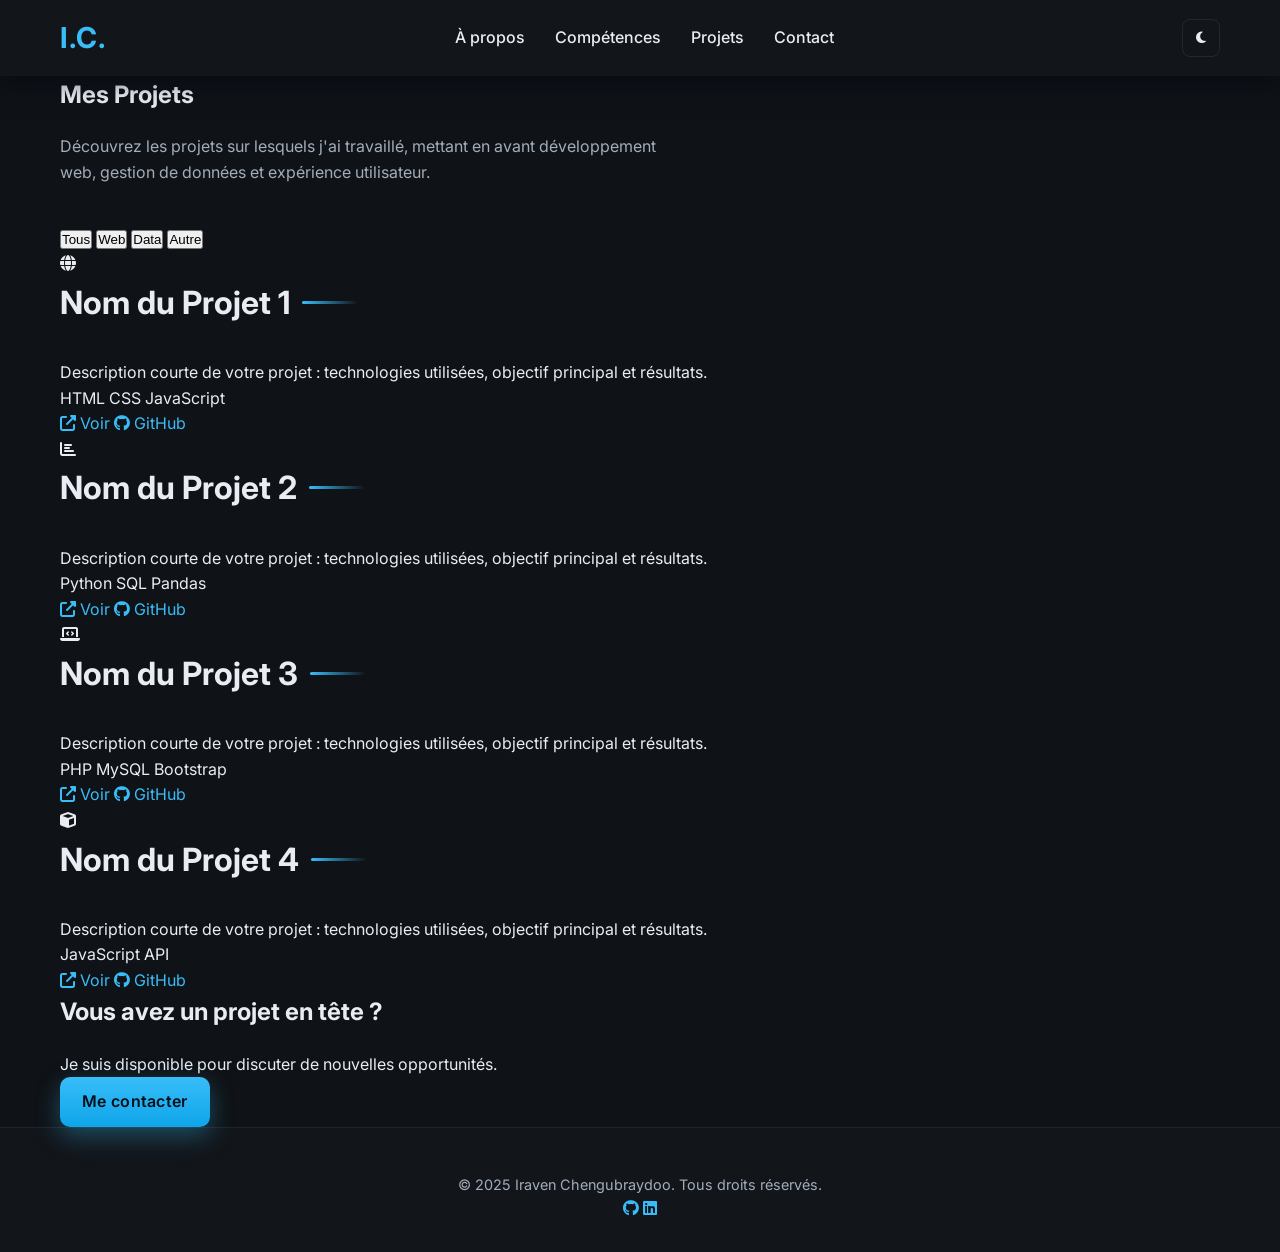
==== projects.html @ 700e2fc8 "Nouveau portfolio 2025" ====
<!DOCTYPE html>
<html lang="fr">
<head>
    <meta charset="UTF-8">
    <meta name="viewport" content="width=device-width, initial-scale=1.0">
    <title>Projets • Portfolio Iraven Chengubraydoo</title>
    <link rel="stylesheet" href="style.css">
    <link rel="preconnect" href="https://fonts.googleapis.com">
    <link rel="preconnect" href="https://fonts.gstatic.com" crossorigin>
    <link href="https://fonts.googleapis.com/css2?family=Inter:wght@400;500;600;700&display=swap" rel="stylesheet">
    <link rel="stylesheet" href="https://cdnjs.cloudflare.com/ajax/libs/font-awesome/6.5.0/css/all.min.css">
</head>
<body>
    <header>
        <div class="container">
            <nav>
                <a href="index.html" class="logo" aria-label="Vers l'accueil">I.C.</a>
                <ul class="nav-links">
                    <li><a href="index.html#about">À propos</a></li>
                    <li><a href="index.html#skills">Compétences</a></li>
                    <li><a href="projects.html" class="active">Projets</a></li>
                    <li><a href="index.html#contact">Contact</a></li>
                </ul>
                <button class="theme-toggle" aria-label="Basculer le thème"><i class="fas fa-moon"></i></button>
            </nav>
        </div>
    </header>

    <main>
        <!-- Hero Section -->
        <section class="container hero-projects">
            <div class="hero-content">
                <h1>Mes Projets</h1>
                <p class="tagline">
                    Découvrez les projets sur lesquels j'ai travaillé, mettant en avant développement web, 
                    gestion de données et expérience utilisateur.
                </p>
            </div>
        </section>

        <!-- Filtres -->
        <section class="container filters-section">
            <div class="filters">
                <button class="filter-btn active" data-filter="all">Tous</button>
                <button class="filter-btn" data-filter="web">Web</button>
                <button class="filter-btn" data-filter="data">Data</button>
                <button class="filter-btn" data-filter="other">Autre</button>
            </div>
        </section>

        <!-- Grid des Projets -->
        <section class="container projects-page-grid">
            <div class="project-item" data-category="web">
                <div class="project-image">
                    <div class="project-placeholder">
                        <i class="fas fa-globe"></i>
                    </div>
                </div>
                <div class="project-content">
                    <h3>Nom du Projet 1</h3>
                    <p class="project-description">
                        Description courte de votre projet : technologies utilisées, 
                        objectif principal et résultats.
                    </p>
                    <div class="project-tags">
                        <span class="tag">HTML</span>
                        <span class="tag">CSS</span>
                        <span class="tag">JavaScript</span>
                    </div>
                    <div class="project-links-group">
                        <a href="#" class="project-link" aria-label="Voir le projet">
                            <i class="fas fa-external-link-alt"></i> Voir
                        </a>
                        <a href="#" class="project-link" aria-label="Code source sur GitHub">
                            <i class="fab fa-github"></i> GitHub
                        </a>
                    </div>
                </div>
            </div>

            <div class="project-item" data-category="data">
                <div class="project-image">
                    <div class="project-placeholder">
                        <i class="fas fa-chart-bar"></i>
                    </div>
                </div>
                <div class="project-content">
                    <h3>Nom du Projet 2</h3>
                    <p class="project-description">
                        Description courte de votre projet : technologies utilisées, 
                        objectif principal et résultats.
                    </p>
                    <div class="project-tags">
                        <span class="tag">Python</span>
                        <span class="tag">SQL</span>
                        <span class="tag">Pandas</span>
                    </div>
                    <div class="project-links-group">
                        <a href="#" class="project-link" aria-label="Voir le projet">
                            <i class="fas fa-external-link-alt"></i> Voir
                        </a>
                        <a href="#" class="project-link" aria-label="Code source sur GitHub">
                            <i class="fab fa-github"></i> GitHub
                        </a>
                    </div>
                </div>
            </div>

            <div class="project-item" data-category="web">
                <div class="project-image">
                    <div class="project-placeholder">
                        <i class="fas fa-laptop-code"></i>
                    </div>
                </div>
                <div class="project-content">
                    <h3>Nom du Projet 3</h3>
                    <p class="project-description">
                        Description courte de votre projet : technologies utilisées, 
                        objectif principal et résultats.
                    </p>
                    <div class="project-tags">
                        <span class="tag">PHP</span>
                        <span class="tag">MySQL</span>
                        <span class="tag">Bootstrap</span>
                    </div>
                    <div class="project-links-group">
                        <a href="#" class="project-link" aria-label="Voir le projet">
                            <i class="fas fa-external-link-alt"></i> Voir
                        </a>
                        <a href="#" class="project-link" aria-label="Code source sur GitHub">
                            <i class="fab fa-github"></i> GitHub
                        </a>
                    </div>
                </div>
            </div>

            <div class="project-item" data-category="other">
                <div class="project-image">
                    <div class="project-placeholder">
                        <i class="fas fa-cube"></i>
                    </div>
                </div>
                <div class="project-content">
                    <h3>Nom du Projet 4</h3>
                    <p class="project-description">
                        Description courte de votre projet : technologies utilisées, 
                        objectif principal et résultats.
                    </p>
                    <div class="project-tags">
                        <span class="tag">JavaScript</span>
                        <span class="tag">API</span>
                    </div>
                    <div class="project-links-group">
                        <a href="#" class="project-link" aria-label="Voir le projet">
                            <i class="fas fa-external-link-alt"></i> Voir
                        </a>
                        <a href="#" class="project-link" aria-label="Code source sur GitHub">
                            <i class="fab fa-github"></i> GitHub
                        </a>
                    </div>
                </div>
            </div>
        </section>

        <!-- Call to Action -->
        <section class="container cta-section">
            <h2>Vous avez un projet en tête ?</h2>
            <p>Je suis disponible pour discuter de nouvelles opportunités.</p>
            <a href="index.html#contact" class="cta-button">Me contacter</a>
        </section>
    </main>

    <footer>
        <div class="container">
            <p>&copy; 2025 Iraven Chengubraydoo. Tous droits réservés.</p>
            <div class="footer-links">
                <a href="https://github.com" aria-label="GitHub"><i class="fab fa-github"></i></a>
                <a href="https://linkedin.com" aria-label="LinkedIn"><i class="fab fa-linkedin"></i></a>
            </div>
        </div>
    </footer>

    <script src="script.js"></script>
</body>
</html>
---- style.css ----
/* --- Design System --- */
:root {
    --background: #0f1216;
    --surface: #12161b;
    --text-primary: #e9edf3;
    --text-secondary: #a3adba;
    --accent: #38bdf8; /* Sky-400 */
    --accent-strong: #0ea5e9; /* Sky-500 */
    --ring: rgba(56, 189, 248, 0.35);
    --shadow: rgba(2, 8, 20, 0.55);
}

/* Light theme */
:root.light {
    --background: #ffffff;
    --surface: #f5f7fb;
    --text-primary: #111827;
    --text-secondary: #4b5563;
    --accent: #0ea5e9;
    --accent-strong: #0284c7;
    --ring: rgba(14, 165, 233, 0.25);
    --shadow: rgba(17, 24, 39, 0.12);
}

* {
    margin: 0;
    padding: 0;
    box-sizing: border-box;
}

html {
    scroll-behavior: smooth;
}

body {
    font-family: 'Inter', system-ui, -apple-system, Segoe UI, Tahoma, Geneva, Verdana, sans-serif;
    background-color: var(--background);
    color: var(--text-primary);
    line-height: 1.6;
}

.container {
    max-width: 1200px;
    margin: 0 auto;
    padding: 0 20px;
}

.section {
    padding: 80px 20px;
}

h1, h2, h3 {
    color: var(--text-primary);
    margin-bottom: 20px;
}

h3 {
    font-size: 2rem;
    display: inline-flex;
    align-items: center;
    gap: 12px;
    margin-bottom: 32px;
}

h3::after {
    content: "";
    display: inline-block;
    width: 56px;
    height: 3px;
    border-radius: 999px;
    background: linear-gradient(90deg, var(--accent), transparent);
}

a {
    color: var(--accent);
    text-decoration: none;
    transition: color 0.3s;
}

a:hover {
    color: var(--text-primary);
}

/* --- Boutons (CTA) --- */
.cta-button {
    display: inline-flex;
    align-items: center;
    gap: 10px;
    padding: 12px 22px;
    background: linear-gradient(180deg, var(--accent), var(--accent-strong));
    color: #031018;
    border-radius: 10px;
    font-weight: 600;
    letter-spacing: 0.3px;
    box-shadow: 0 8px 24px var(--ring);
    transition: transform 0.15s ease, box-shadow 0.2s ease, filter 0.2s ease;
}

.cta-button:hover {
    transform: translateY(-2px);
    filter: brightness(1.05);
    box-shadow: 0 16px 32px var(--ring);
}

.cta-button i {
    margin-left: 10px;
}

.cta-button.ghost {
    background: transparent;
    color: var(--accent);
    border: 1px solid var(--accent);
    box-shadow: none;
}

.cta-button.ghost:hover {
    color: #031018;
    background: var(--accent);
}


/* --- Header & Navigation --- */
header {
    background-color: var(--surface);
    position: sticky;
    top: 0;
    z-index: 1000;
    box-shadow: 0 6px 24px var(--shadow);
}

nav {
    display: flex;
    justify-content: space-between;
    align-items: center;
    padding: 15px 0;
}

.logo {
    font-size: 1.8rem;
    font-weight: bold;
    color: var(--accent);
    letter-spacing: 0.6px;
}

.nav-links {
    list-style: none;
    display: flex;
}

.nav-links li a {
    color: var(--text-primary);
    padding: 10px 15px;
    font-weight: 500;
    border-bottom: 2px solid transparent;
}

.nav-links li a:hover {
    color: var(--accent);
    border-bottom: 2px solid var(--accent);
}

.theme-toggle {
    display: inline-flex;
    align-items: center;
    justify-content: center;
    width: 38px;
    height: 38px;
    border-radius: 8px;
    border: 1px solid rgba(255,255,255,0.08);
    color: var(--text-primary);
    background: transparent;
    cursor: pointer;
}

.theme-toggle:hover {
    border-color: var(--accent);
    color: var(--accent);
}

/* --- Section Héro --- */
.hero {
    min-height: 80vh;
    display: flex;
    align-items: center;
    justify-content: space-between;
}
.hero h1 {
    font-size: 3.5rem;
    line-height: 1.2;
}
.hero h2 {
    color: var(--accent);
    font-size: 2.5rem;
    margin-bottom: 30px;
}

.greeting {
    color: var(--text-secondary);
    font-size: 1.1rem;
    margin-bottom: 10px;
}

.tagline {
    max-width: 600px;
    color: var(--text-secondary);
    margin-bottom: 40px;
}

.hero-actions { display: flex; gap: 12px; }

.hero-visual { position: relative; width: 40%; min-height: 280px; }
.blob {
    position: absolute;
    inset: 0;
    border-radius: 30px;
    background: radial-gradient(120px 120px at 30% 30%, rgba(56,189,248,0.35), transparent 60%),
                radial-gradient(160px 160px at 70% 60%, rgba(14,165,233,0.25), transparent 70%),
                linear-gradient(180deg, rgba(56,189,248,0.08), rgba(14,165,233,0.06));
    backdrop-filter: blur(8px);
    border: 1px solid rgba(255,255,255,0.06);
}

.avatar {
    position: relative;
    z-index: 1;
    width: 220px;
    height: 220px;
    object-fit: cover;
    border-radius: 50%;
    box-shadow: 0 16px 40px var(--shadow);
    border: 2px solid rgba(56,189,248,0.35);
}
.avatar::after { /* ring glow on hover via container */ }

/* --- Section À Propos --- */
.about-grid p {
    margin-bottom: 15px;
}

/* --- Section Compétences --- */
.skills-grid {
    display: grid;
    grid-template-columns: repeat(auto-fit, minmax(250px, 1fr));
    gap: 30px;
}

.skill-card {
    background-color: var(--surface);
    padding: 30px;
    border-radius: 8px;
    box-shadow: 0 10px 28px var(--shadow);
    border: 1px solid rgba(255,255,255,0.06);
    transition: transform 0.25s ease, box-shadow 0.25s ease;
}

.skill-card:hover {
    transform: translateY(-4px);
    box-shadow: 0 18px 36px var(--shadow);
}

.skill-card i {
    font-size: 2rem;
    color: var(--accent);
    margin-bottom: 15px;
}

.skill-card h4 {
    margin-bottom: 10px;
}

.skill-card p {
    color: var(--text-secondary);
}

/* --- Section Projets --- */
.projects-grid {
    display: grid;
    grid-template-columns: repeat(auto-fit, minmax(300px, 1fr));
    gap: 30px;
}

.project-card {
    background-color: var(--surface);
    padding: 25px;
    border-radius: 8px;
    box-shadow: 0 10px 28px var(--shadow);
    border: 1px solid rgba(255,255,255,0.06);
    transition: background-color 0.25s, transform 0.25s, box-shadow 0.25s;
}

.project-card:hover {
    background-color: rgba(255,255,255,0.02);
    transform: translateY(-4px);
    box-shadow: 0 18px 36px var(--shadow);
}

.project-header {
    display: flex;
    justify-content: space-between;
    align-items: center;
    margin-bottom: 15px;
}

.project-header i {
    font-size: 1.5rem;
    color: var(--accent);
}

.project-techs span {
    display: inline-block;
    background-color: rgba(56,189,248,0.12);
    color: var(--accent-strong);
    font-size: 0.8rem;
    padding: 5px 10px;
    border-radius: 3px;
    margin-right: 5px;
    margin-top: 15px;
}

/* --- Section Contact --- */
#contact {
    text-align: center;
    padding-bottom: 100px;
}

.contact-pitch {
    max-width: 600px;
    margin: 0 auto 30px auto;
    color: var(--text-secondary);
    font-size: 1.1rem;
}

/* --- Footer --- */
footer {
    background-color: var(--surface);
    padding: 30px 0;
    text-align: center;
    border-top: 1px solid rgba(255,255,255,0.06);
}

.social-footer a {
    font-size: 1.5rem;
    margin: 0 10px;
    color: var(--text-primary);
}

.social-footer a:hover {
    color: var(--accent);
}

footer p {
    margin-top: 15px;
    font-size: 0.9rem;
    color: var(--text-secondary);
}

/* --- Reveal on Scroll --- */
.reveal { opacity: 0; transform: translateY(16px); transition: 600ms ease; }
.reveal.in { opacity: 1; transform: translateY(0); }

/* --- Media Queries (Réactivité) --- */

/* Pour les petits écrans (téléphones) */
@media (max-width: 768px) {
    #hero h1 {
        font-size: 2.5rem;
    }
    #hero h2 {
        font-size: 1.8rem;
    }
    
    .nav-links { display: none; }
    .hero { flex-direction: column; gap: 28px; }
    .hero-visual { width: 100%; min-height: 220px; display: flex; justify-content: center; }
    .avatar { width: 160px; height: 160px; border-radius: 16px; }
        .avatar { width: 160px; height: 160px; border-radius: 50%; }
    }

    /* --- Extra polish --- */
    /* Reduce anchor jump cutoff due to sticky header */
    :target::before {
        content: "";
        display: block;
        height: 80px; /* header height offset */
        margin-top: -80px;
    }

    /* Micro interactions */
    .project-card h4 { transition: color 0.2s ease; }
    .project-card:hover h4 { color: var(--accent); }
    .skill-card i { transition: transform 0.2s ease; }
    .skill-card:hover i { transform: scale(1.08); }

    /* Nav improvements for small screens (basic) */
    @media (max-width: 768px) {
        nav { position: relative; }
    }

    .projects-grid, .skills-grid {
        grid-template-columns: 1fr;
    }
}

/* ... (Tous les styles précédents) ... */

/* Styles spécifiques aux cartes d'expérience (dans la section #projects) */
.project-card ul {
    list-style: none;
    padding-left: 0;
}

.project-card ul li {
    margin-bottom: 8px;
    position: relative;
    padding-left: 20px;
    font-size: 0.95rem;
    color: var(--text-secondary);
}

.project-card ul li::before {
    content: "•"; /* Utilise un point ou une autre icône subtile */
    color: var(--accent);
    font-weight: bold;
    display: inline-block;
    width: 1em;
    margin-left: -1em;
}

.experience-meta {
    font-style: italic;
    color: var(--accent);
    margin-bottom: 15px;
    font-size: 0.9rem;
}

/* --- Section Projets Showcase --- */
.projects-showcase {
    display: grid;
    grid-template-columns: repeat(auto-fit, minmax(280px, 1fr));
    gap: 24px;
    margin-top: 40px;
}

.project-showcase-card {
    background: var(--surface);
    border: 1px solid rgba(56, 189, 248, 0.1);
    border-radius: 12px;
    padding: 28px;
    display: flex;
    flex-direction: column;
    gap: 16px;
    transition: all 0.3s ease;
    text-align: center;
}

.project-showcase-card:hover {
    border-color: var(--accent);
    box-shadow: 0 8px 24px var(--ring);
    transform: translateY(-4px);
}

.project-showcase-icon {
    font-size: 2.5rem;
    color: var(--accent);
    display: flex;
    justify-content: center;
}

.project-showcase-image {
    width: 100%;
    height: 200px;
    border-radius: 8px;
    overflow: hidden;
    background: linear-gradient(135deg, rgba(56, 189, 248, 0.1), rgba(56, 189, 248, 0.05));
    display: flex;
    align-items: center;
    justify-content: center;
}

.project-showcase-image img {
    width: 100%;
    height: 100%;
    object-fit: cover;
}

.project-showcase-card h4 {
    font-size: 1.1rem;
    color: var(--text-primary);
    margin: 0;
}

.project-showcase-card p {
    font-size: 0.9rem;
    color: var(--text-secondary);
    line-height: 1.6;
    flex-grow: 1;
}

.project-showcase-tags {
    display: flex;
    flex-wrap: wrap;
    gap: 8px;
    justify-content: center;
}

.project-showcase-tags span {
    font-size: 0.75rem;
    background: rgba(56, 189, 248, 0.1);
    color: var(--accent);
    padding: 4px 12px;
    border-radius: 20px;
    border: 1px solid rgba(56, 189, 248, 0.2);
}

.project-showcase-links {
    display: flex;
    gap: 12px;
    justify-content: center;
    padding-top: 12px;
    border-top: 1px solid rgba(56, 189, 248, 0.1);
}

.project-showcase-links a {
    width: 36px;
    height: 36px;
    display: flex;
    align-items: center;
    justify-content: center;
    border-radius: 8px;
    background: rgba(56, 189, 248, 0.1);
    color: var(--accent);
    transition: all 0.2s ease;
}

.project-showcase-links a:hover {
    background: var(--accent);
    color: #031018;
    transform: scale(1.1);
}
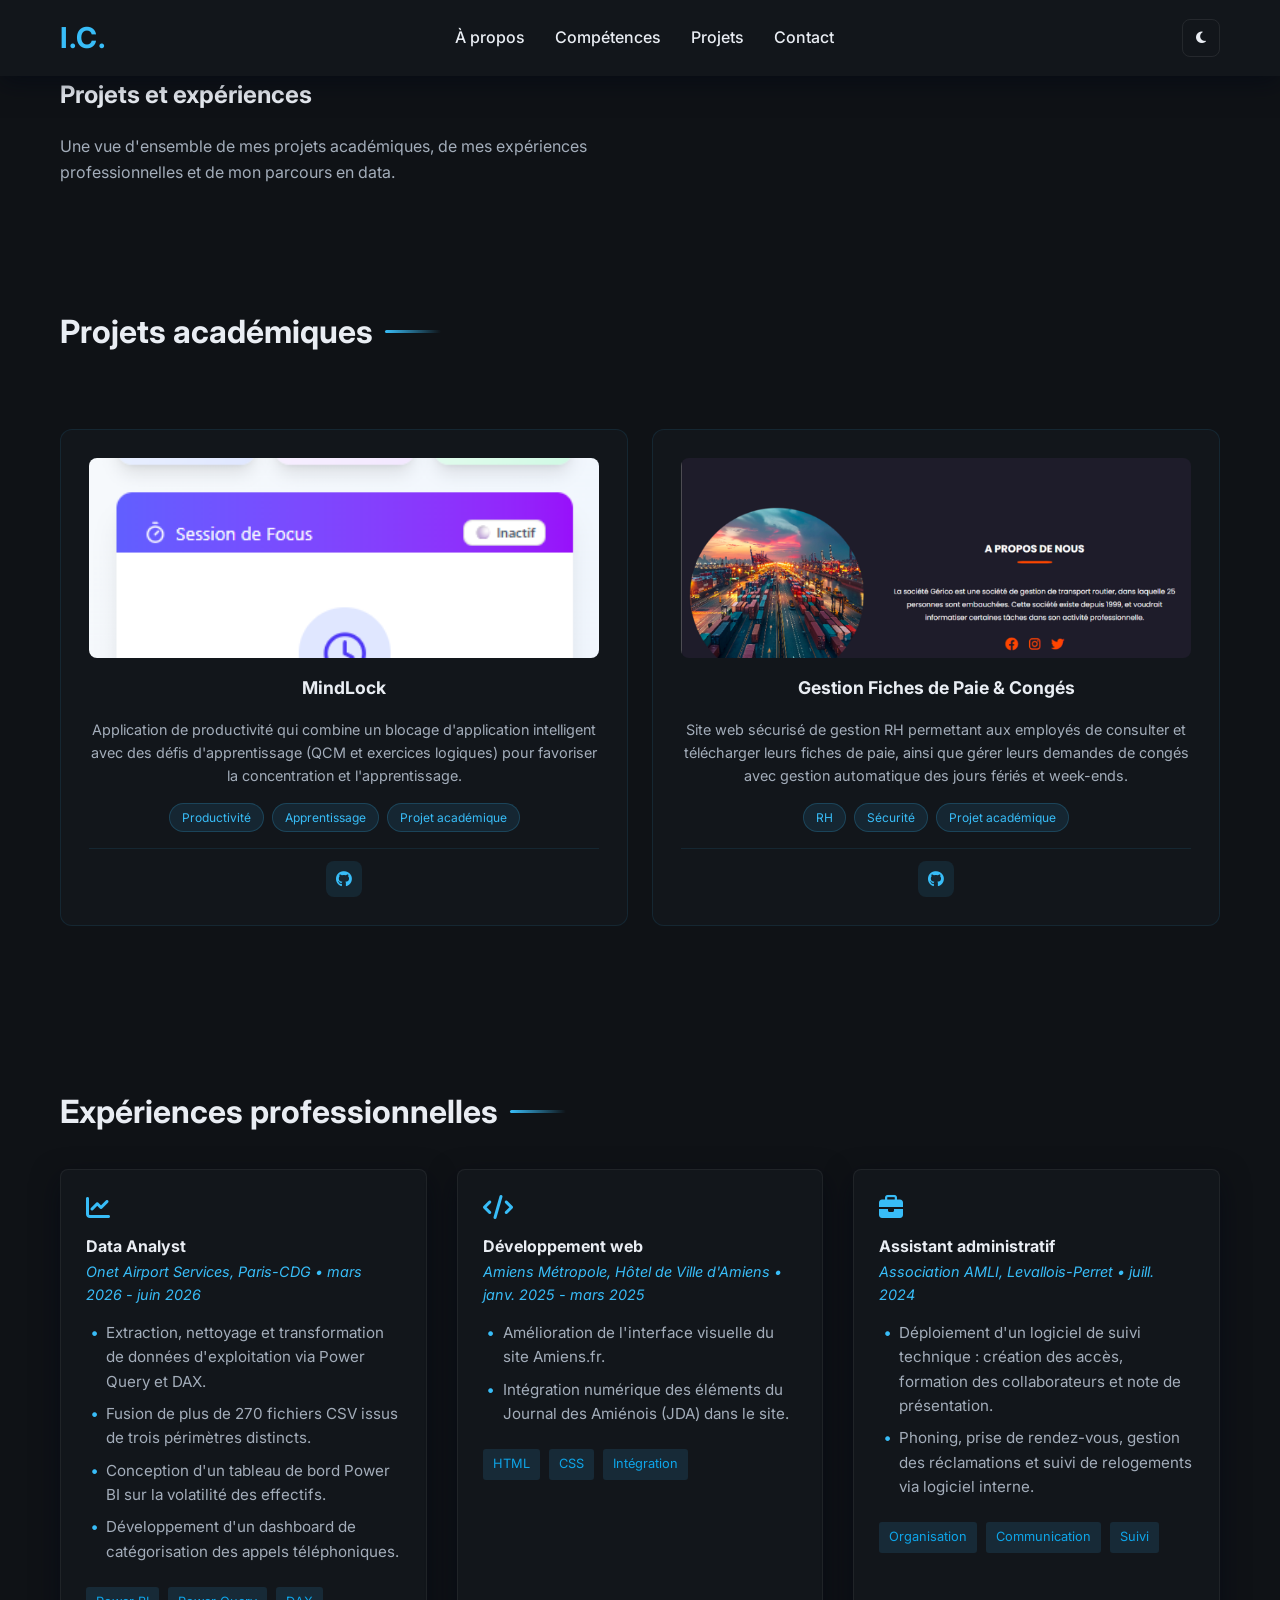
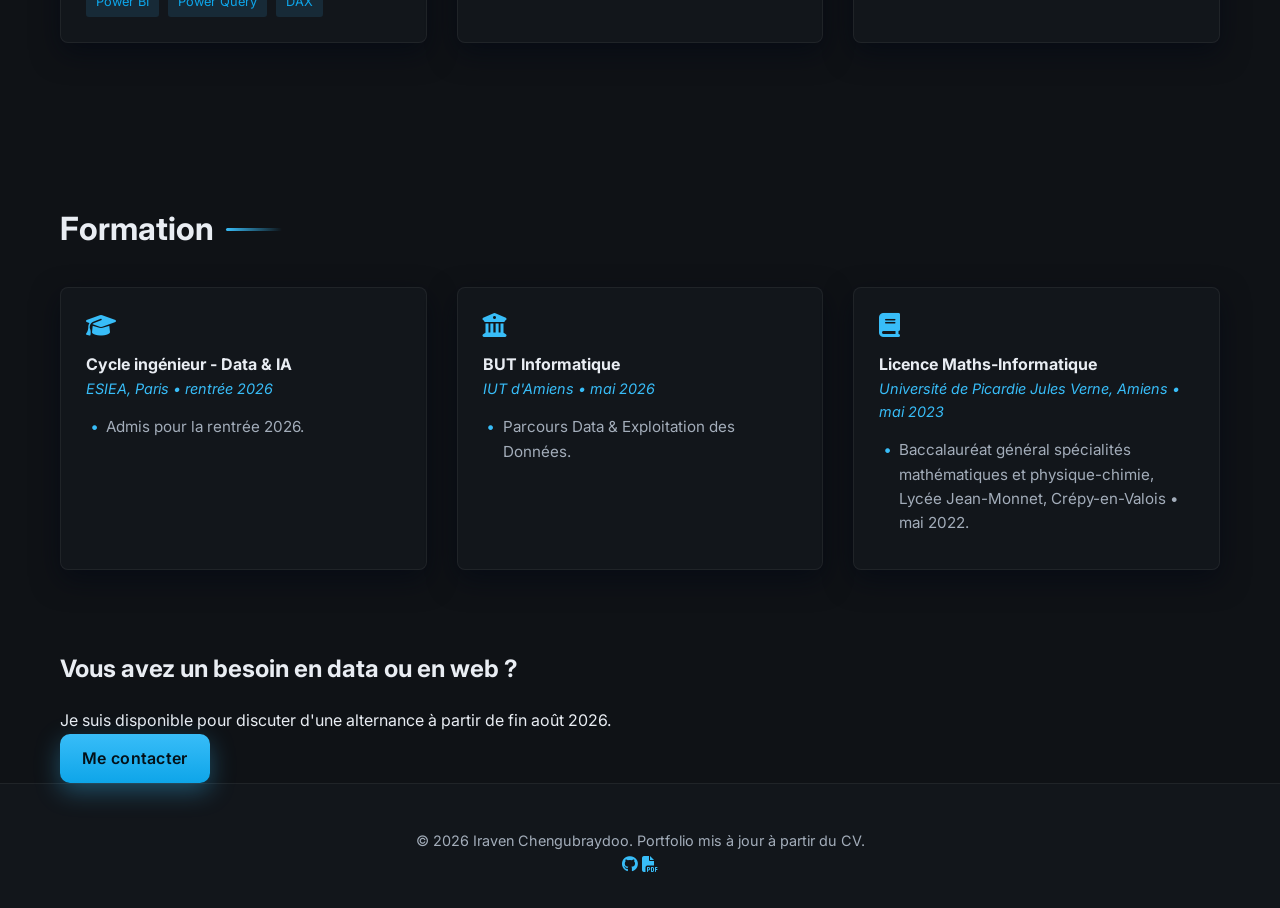
==== commit 97911bd0: "Update portfolio from CV" ====
--- a/projects.html
+++ b/projects.html
@@ -27,155 +27,156 @@
     </header>
 
     <main>
-        <!-- Hero Section -->
         <section class="container hero-projects">
             <div class="hero-content">
-                <h1>Mes Projets</h1>
+                <h1>Projets et expériences</h1>
                 <p class="tagline">
-                    Découvrez les projets sur lesquels j'ai travaillé, mettant en avant développement web, 
-                    gestion de données et expérience utilisateur.
+                    Une vue d'ensemble de mes projets académiques, de mes expériences professionnelles et de mon parcours en data.
                 </p>
             </div>
         </section>
 
-        <!-- Filtres -->
-        <section class="container filters-section">
-            <div class="filters">
-                <button class="filter-btn active" data-filter="all">Tous</button>
-                <button class="filter-btn" data-filter="web">Web</button>
-                <button class="filter-btn" data-filter="data">Data</button>
-                <button class="filter-btn" data-filter="other">Autre</button>
+        <section class="container section">
+            <h3>Projets académiques</h3>
+            <div class="projects-showcase">
+                <div class="project-showcase-card">
+                    <div class="project-showcase-image">
+                        <img src="mindlock.png" alt="MindLock application">
+                    </div>
+                    <h4>MindLock</h4>
+                    <p>Application de productivité qui combine un blocage d'application intelligent avec des défis d'apprentissage (QCM et exercices logiques) pour favoriser la concentration et l'apprentissage.</p>
+                    <div class="project-showcase-tags">
+                        <span>Productivité</span>
+                        <span>Apprentissage</span>
+                        <span>Projet académique</span>
+                    </div>
+                    <div class="project-showcase-links">
+                        <a href="https://github.com/iraven93420/mindLock.git" aria-label="Code source sur GitHub"><i class="fab fa-github"></i></a>
+                    </div>
+                </div>
+
+                <div class="project-showcase-card">
+                    <div class="project-showcase-image">
+                        <img src="site.png" alt="Gestion Fiches de Paie & Congés">
+                    </div>
+                    <h4>Gestion Fiches de Paie & Congés</h4>
+                    <p>Site web sécurisé de gestion RH permettant aux employés de consulter et télécharger leurs fiches de paie, ainsi que gérer leurs demandes de congés avec gestion automatique des jours fériés et week-ends.</p>
+                    <div class="project-showcase-tags">
+                        <span>RH</span>
+                        <span>Sécurité</span>
+                        <span>Projet académique</span>
+                    </div>
+                    <div class="project-showcase-links">
+                        <a href="https://github.com/J2S80000/SAE-GERICO" aria-label="Code source sur GitHub"><i class="fab fa-github"></i></a>
+                    </div>
+                </div>
             </div>
         </section>
 
-        <!-- Grid des Projets -->
-        <section class="container projects-page-grid">
-            <div class="project-item" data-category="web">
-                <div class="project-image">
-                    <div class="project-placeholder">
-                        <i class="fas fa-globe"></i>
+        <section class="container section">
+            <h3>Expériences professionnelles</h3>
+            <div class="projects-grid">
+                <div class="project-card">
+                    <div class="project-header">
+                        <i class="fas fa-chart-line"></i>
+                    </div>
+                    <h4>Data Analyst</h4>
+                    <p class="experience-meta">Onet Airport Services, Paris-CDG • mars 2026 - juin 2026</p>
+                    <ul>
+                        <li>Extraction, nettoyage et transformation de données d'exploitation via Power Query et DAX.</li>
+                        <li>Fusion de plus de 270 fichiers CSV issus de trois périmètres distincts.</li>
+                        <li>Conception d'un tableau de bord Power BI sur la volatilité des effectifs.</li>
+                        <li>Développement d'un dashboard de catégorisation des appels téléphoniques.</li>
+                    </ul>
+                    <div class="project-techs">
+                        <span>Power BI</span> <span>Power Query</span> <span>DAX</span>
                     </div>
                 </div>
-                <div class="project-content">
-                    <h3>Nom du Projet 1</h3>
-                    <p class="project-description">
-                        Description courte de votre projet : technologies utilisées, 
-                        objectif principal et résultats.
-                    </p>
-                    <div class="project-tags">
-                        <span class="tag">HTML</span>
-                        <span class="tag">CSS</span>
-                        <span class="tag">JavaScript</span>
+
+                <div class="project-card">
+                    <div class="project-header">
+                        <i class="fas fa-code"></i>
                     </div>
-                    <div class="project-links-group">
-                        <a href="#" class="project-link" aria-label="Voir le projet">
-                            <i class="fas fa-external-link-alt"></i> Voir
-                        </a>
-                        <a href="#" class="project-link" aria-label="Code source sur GitHub">
-                            <i class="fab fa-github"></i> GitHub
-                        </a>
+                    <h4>Développement web</h4>
+                    <p class="experience-meta">Amiens Métropole, Hôtel de Ville d'Amiens • janv. 2025 - mars 2025</p>
+                    <ul>
+                        <li>Amélioration de l'interface visuelle du site Amiens.fr.</li>
+                        <li>Intégration numérique des éléments du Journal des Amiénois (JDA) dans le site.</li>
+                    </ul>
+                    <div class="project-techs">
+                        <span>HTML</span> <span>CSS</span> <span>Intégration</span>
+                    </div>
+                </div>
+
+                <div class="project-card">
+                    <div class="project-header">
+                        <i class="fas fa-briefcase"></i>
+                    </div>
+                    <h4>Assistant administratif</h4>
+                    <p class="experience-meta">Association AMLI, Levallois-Perret • juill. 2024</p>
+                    <ul>
+                        <li>Déploiement d'un logiciel de suivi technique : création des accès, formation des collaborateurs et note de présentation.</li>
+                        <li>Phoning, prise de rendez-vous, gestion des réclamations et suivi de relogements via logiciel interne.</li>
+                    </ul>
+                    <div class="project-techs">
+                        <span>Organisation</span> <span>Communication</span> <span>Suivi</span>
                     </div>
                 </div>
             </div>
+        </section>
 
-            <div class="project-item" data-category="data">
-                <div class="project-image">
-                    <div class="project-placeholder">
-                        <i class="fas fa-chart-bar"></i>
+        <section class="container section">
+            <h3>Formation</h3>
+            <div class="projects-grid">
+                <div class="project-card">
+                    <div class="project-header">
+                        <i class="fas fa-graduation-cap"></i>
                     </div>
+                    <h4>Cycle ingénieur - Data & IA</h4>
+                    <p class="experience-meta">ESIEA, Paris • rentrée 2026</p>
+                    <ul>
+                        <li>Admis pour la rentrée 2026.</li>
+                    </ul>
                 </div>
-                <div class="project-content">
-                    <h3>Nom du Projet 2</h3>
-                    <p class="project-description">
-                        Description courte de votre projet : technologies utilisées, 
-                        objectif principal et résultats.
-                    </p>
-                    <div class="project-tags">
-                        <span class="tag">Python</span>
-                        <span class="tag">SQL</span>
-                        <span class="tag">Pandas</span>
+
+                <div class="project-card">
+                    <div class="project-header">
+                        <i class="fas fa-university"></i>
                     </div>
-                    <div class="project-links-group">
-                        <a href="#" class="project-link" aria-label="Voir le projet">
-                            <i class="fas fa-external-link-alt"></i> Voir
-                        </a>
-                        <a href="#" class="project-link" aria-label="Code source sur GitHub">
-                            <i class="fab fa-github"></i> GitHub
-                        </a>
+                    <h4>BUT Informatique</h4>
+                    <p class="experience-meta">IUT d'Amiens • mai 2026</p>
+                    <ul>
+                        <li>Parcours Data & Exploitation des Données.</li>
+                    </ul>
+                </div>
+
+                <div class="project-card">
+                    <div class="project-header">
+                        <i class="fas fa-book"></i>
                     </div>
-                </div>
-            </div>
-
-            <div class="project-item" data-category="web">
-                <div class="project-image">
-                    <div class="project-placeholder">
-                        <i class="fas fa-laptop-code"></i>
-                    </div>
-                </div>
-                <div class="project-content">
-                    <h3>Nom du Projet 3</h3>
-                    <p class="project-description">
-                        Description courte de votre projet : technologies utilisées, 
-                        objectif principal et résultats.
-                    </p>
-                    <div class="project-tags">
-                        <span class="tag">PHP</span>
-                        <span class="tag">MySQL</span>
-                        <span class="tag">Bootstrap</span>
-                    </div>
-                    <div class="project-links-group">
-                        <a href="#" class="project-link" aria-label="Voir le projet">
-                            <i class="fas fa-external-link-alt"></i> Voir
-                        </a>
-                        <a href="#" class="project-link" aria-label="Code source sur GitHub">
-                            <i class="fab fa-github"></i> GitHub
-                        </a>
-                    </div>
-                </div>
-            </div>
-
-            <div class="project-item" data-category="other">
-                <div class="project-image">
-                    <div class="project-placeholder">
-                        <i class="fas fa-cube"></i>
-                    </div>
-                </div>
-                <div class="project-content">
-                    <h3>Nom du Projet 4</h3>
-                    <p class="project-description">
-                        Description courte de votre projet : technologies utilisées, 
-                        objectif principal et résultats.
-                    </p>
-                    <div class="project-tags">
-                        <span class="tag">JavaScript</span>
-                        <span class="tag">API</span>
-                    </div>
-                    <div class="project-links-group">
-                        <a href="#" class="project-link" aria-label="Voir le projet">
-                            <i class="fas fa-external-link-alt"></i> Voir
-                        </a>
-                        <a href="#" class="project-link" aria-label="Code source sur GitHub">
-                            <i class="fab fa-github"></i> GitHub
-                        </a>
-                    </div>
+                    <h4>Licence Maths-Informatique</h4>
+                    <p class="experience-meta">Université de Picardie Jules Verne, Amiens • mai 2023</p>
+                    <ul>
+                        <li>Baccalauréat général spécialités mathématiques et physique-chimie, Lycée Jean-Monnet, Crépy-en-Valois • mai 2022.</li>
+                    </ul>
                 </div>
             </div>
         </section>
 
         <!-- Call to Action -->
         <section class="container cta-section">
-            <h2>Vous avez un projet en tête ?</h2>
-            <p>Je suis disponible pour discuter de nouvelles opportunités.</p>
+            <h2>Vous avez un besoin en data ou en web ?</h2>
+            <p>Je suis disponible pour discuter d'une alternance à partir de fin août 2026.</p>
             <a href="index.html#contact" class="cta-button">Me contacter</a>
         </section>
     </main>
 
     <footer>
         <div class="container">
-            <p>&copy; 2025 Iraven Chengubraydoo. Tous droits réservés.</p>
+            <p>&copy; 2026 Iraven Chengubraydoo. Portfolio mis à jour à partir du CV.</p>
             <div class="footer-links">
-                <a href="https://github.com" aria-label="GitHub"><i class="fab fa-github"></i></a>
-                <a href="https://linkedin.com" aria-label="LinkedIn"><i class="fab fa-linkedin"></i></a>
+                <a href="https://github.com/iraven93420" aria-label="GitHub"><i class="fab fa-github"></i></a>
+                <a href="file/iraven%20(9).pdf" aria-label="Télécharger le CV"><i class="fas fa-file-pdf"></i></a>
             </div>
         </div>
     </footer>
--- a/style.css
+++ b/style.css
@@ -362,42 +362,97 @@
 
 /* Pour les petits écrans (téléphones) */
 @media (max-width: 768px) {
-    #hero h1 {
-        font-size: 2.5rem;
-    }
-    #hero h2 {
-        font-size: 1.8rem;
-    }
-    
-    .nav-links { display: none; }
-    .hero { flex-direction: column; gap: 28px; }
-    .hero-visual { width: 100%; min-height: 220px; display: flex; justify-content: center; }
-    .avatar { width: 160px; height: 160px; border-radius: 16px; }
-        .avatar { width: 160px; height: 160px; border-radius: 50%; }
-    }
-
-    /* --- Extra polish --- */
-    /* Reduce anchor jump cutoff due to sticky header */
-    :target::before {
-        content: "";
-        display: block;
-        height: 80px; /* header height offset */
-        margin-top: -80px;
-    }
-
-    /* Micro interactions */
-    .project-card h4 { transition: color 0.2s ease; }
-    .project-card:hover h4 { color: var(--accent); }
-    .skill-card i { transition: transform 0.2s ease; }
-    .skill-card:hover i { transform: scale(1.08); }
-
-    /* Nav improvements for small screens (basic) */
-    @media (max-width: 768px) {
-        nav { position: relative; }
-    }
-
-    .projects-grid, .skills-grid {
+    .section {
+        padding: 60px 16px;
+    }
+    
+    h1 {
+        font-size: 2rem !important;
+    }
+    
+    h2 {
+        font-size: 1.3rem !important;
+    }
+    
+    h3 {
+        font-size: 1.6rem;
+    }
+    
+    .nav-links {
+        display: none;
+    }
+    
+    header nav {
+        padding: 12px 0;
+    }
+    
+    .hero {
+        flex-direction: column;
+        gap: 32px;
+        padding: 60px 16px 40px;
+        text-align: center;
+    }
+    
+    .hero-content {
+        align-items: center;
+    }
+    
+    .hero-visual {
+        width: 100%;
+        min-height: 200px;
+        display: flex;
+        justify-content: center;
+    }
+    
+    .avatar {
+        width: 150px;
+        height: 150px;
+    }
+    
+    .hero-actions {
+        flex-direction: column;
+        width: 100%;
+    }
+    
+    .cta-button {
+        width: 100%;
+        justify-content: center;
+    }
+    
+    .about-grid {
+        gap: 20px;
+    }
+    
+    .skills-grid {
         grid-template-columns: 1fr;
+        gap: 16px;
+    }
+    
+    .projects-showcase {
+        grid-template-columns: 1fr;
+        gap: 20px;
+    }
+    
+    .project-showcase-image {
+        height: 180px;
+    }
+    
+    .projects-grid {
+        grid-template-columns: 1fr;
+        gap: 20px;
+    }
+    
+    .contact-actions {
+        flex-direction: column;
+        width: 100%;
+    }
+    
+    .contact-actions .cta-button {
+        width: 100%;
+    }
+    
+    footer {
+        padding: 32px 16px;
     }
 }
 
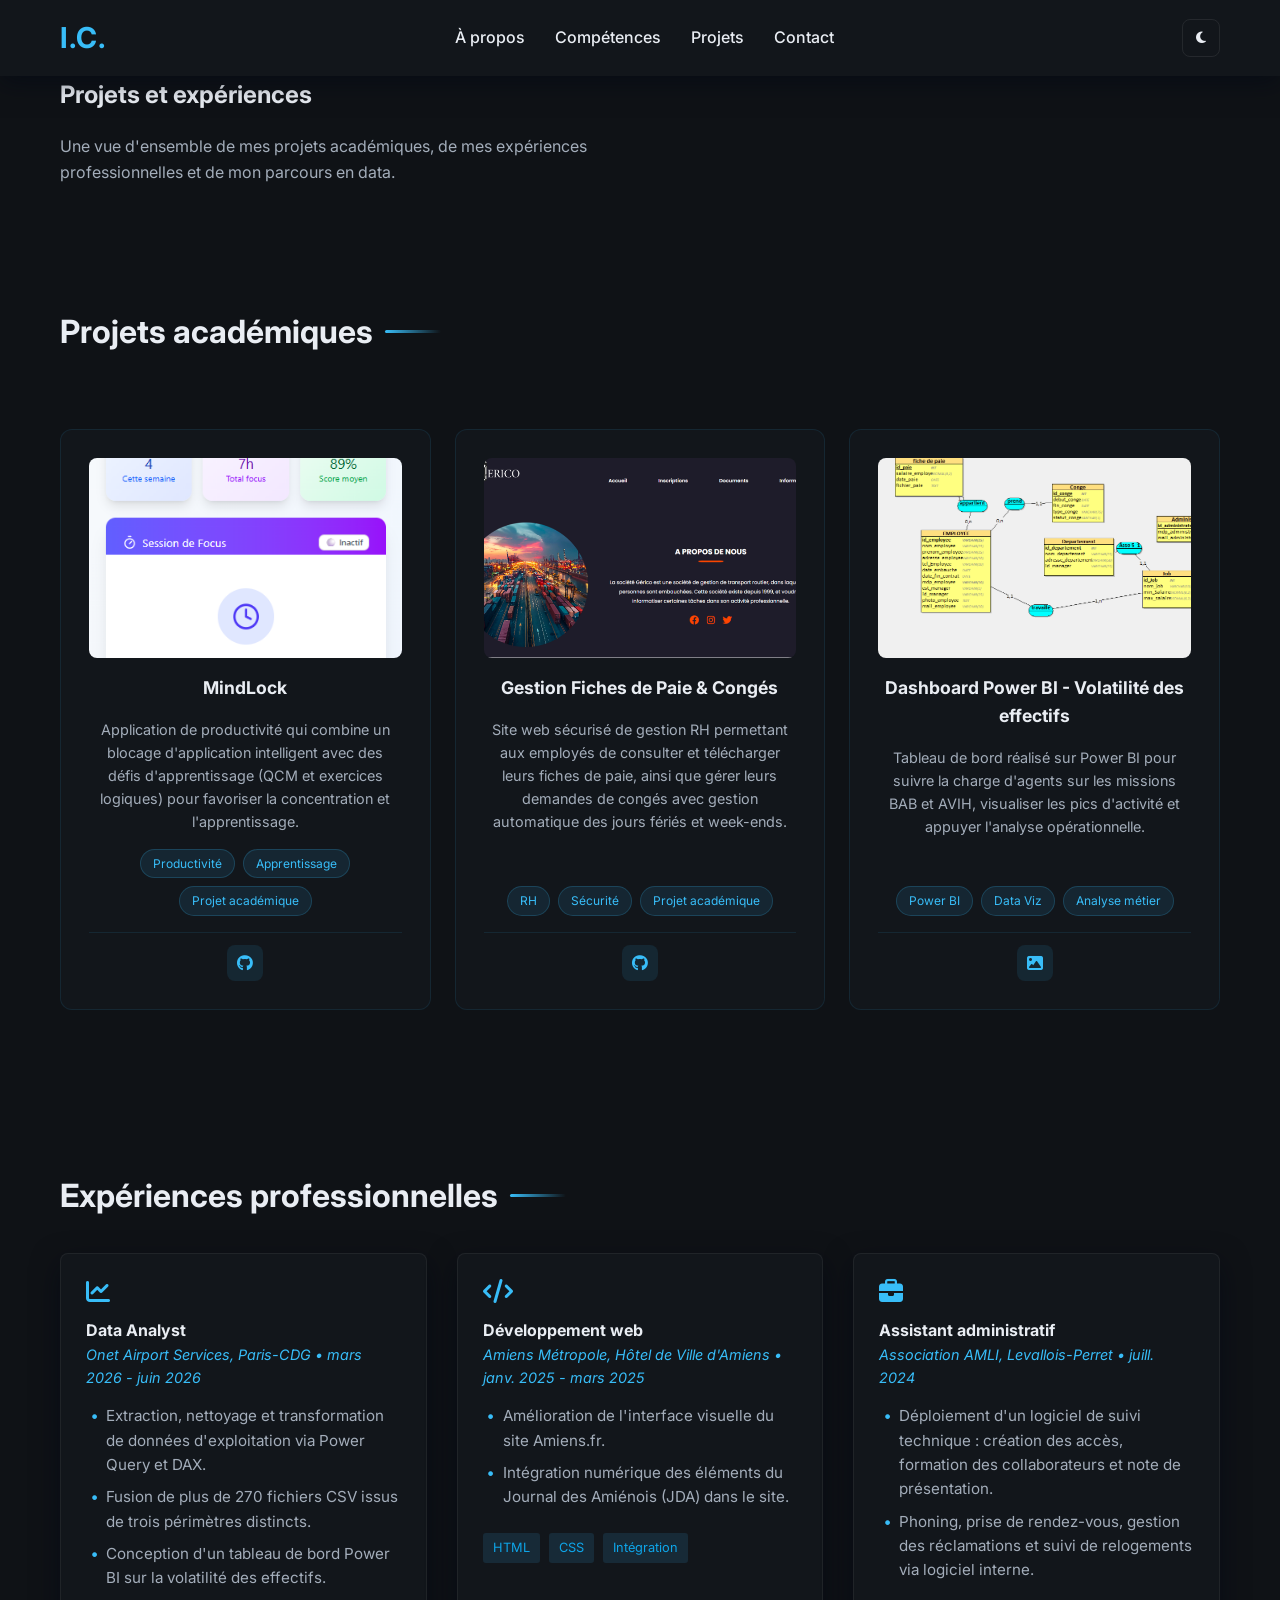
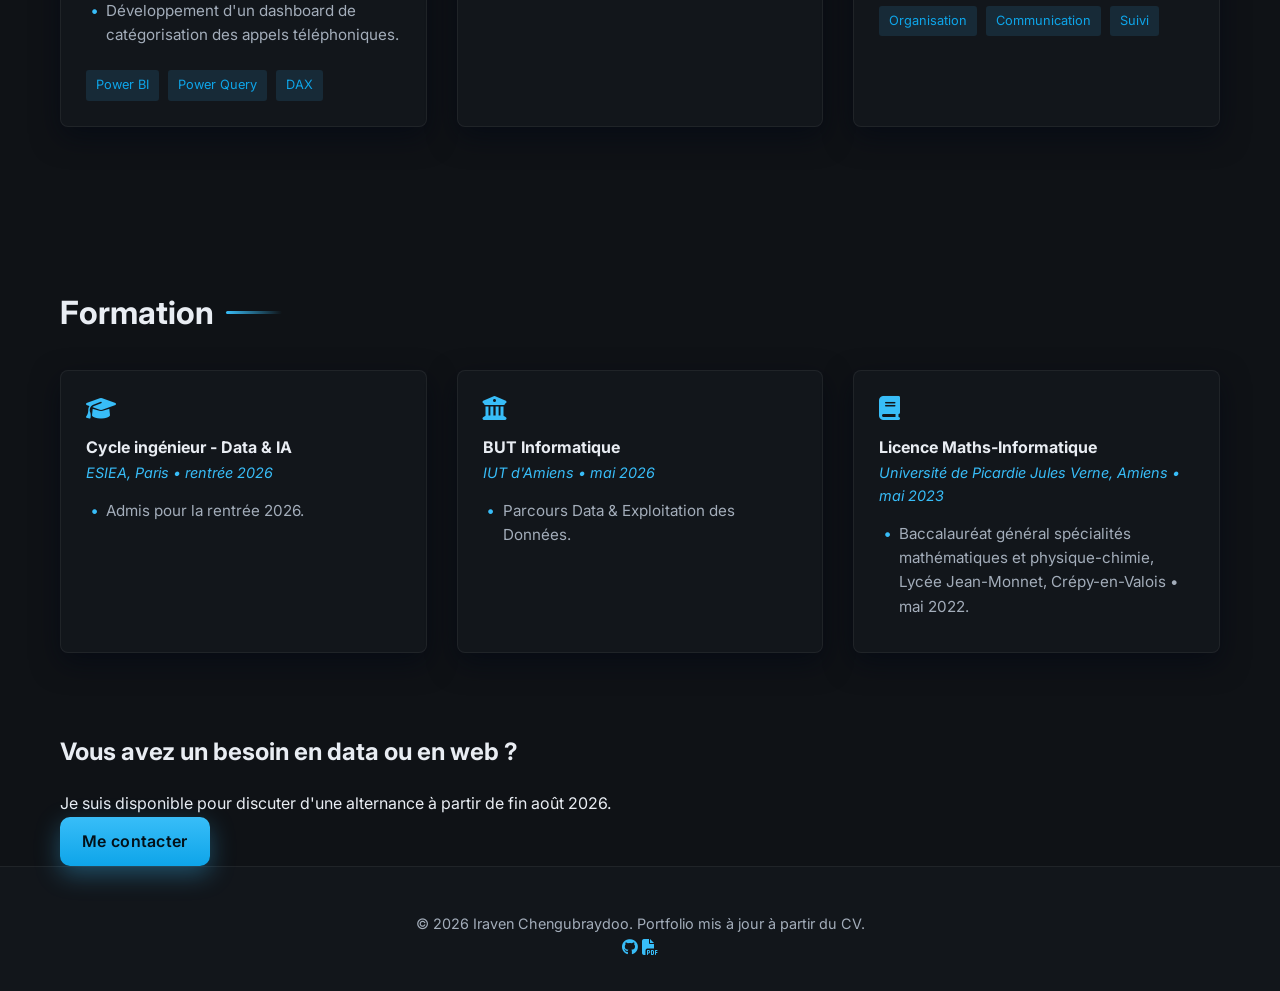
==== commit 08dfcb29: "Add Power BI dashboard project" ====
--- a/projects.html
+++ b/projects.html
@@ -70,6 +70,22 @@
                         <a href="https://github.com/J2S80000/SAE-GERICO" aria-label="Code source sur GitHub"><i class="fab fa-github"></i></a>
                     </div>
                 </div>
+
+                <div class="project-showcase-card">
+                    <div class="project-showcase-image">
+                        <img src="images/bdd.png" alt="Dashboard Power BI sur la volatilité des effectifs BAB">
+                    </div>
+                    <h4>Dashboard Power BI - Volatilité des effectifs</h4>
+                    <p>Tableau de bord réalisé sur Power BI pour suivre la charge d'agents sur les missions BAB et AVIH, visualiser les pics d'activité et appuyer l'analyse opérationnelle.</p>
+                    <div class="project-showcase-tags">
+                        <span>Power BI</span>
+                        <span>Data Viz</span>
+                        <span>Analyse métier</span>
+                    </div>
+                    <div class="project-showcase-links">
+                        <a href="images/bdd.png" aria-label="Voir l'image du dashboard" target="_blank" rel="noopener"><i class="fas fa-image"></i></a>
+                    </div>
+                </div>
             </div>
         </section>
 
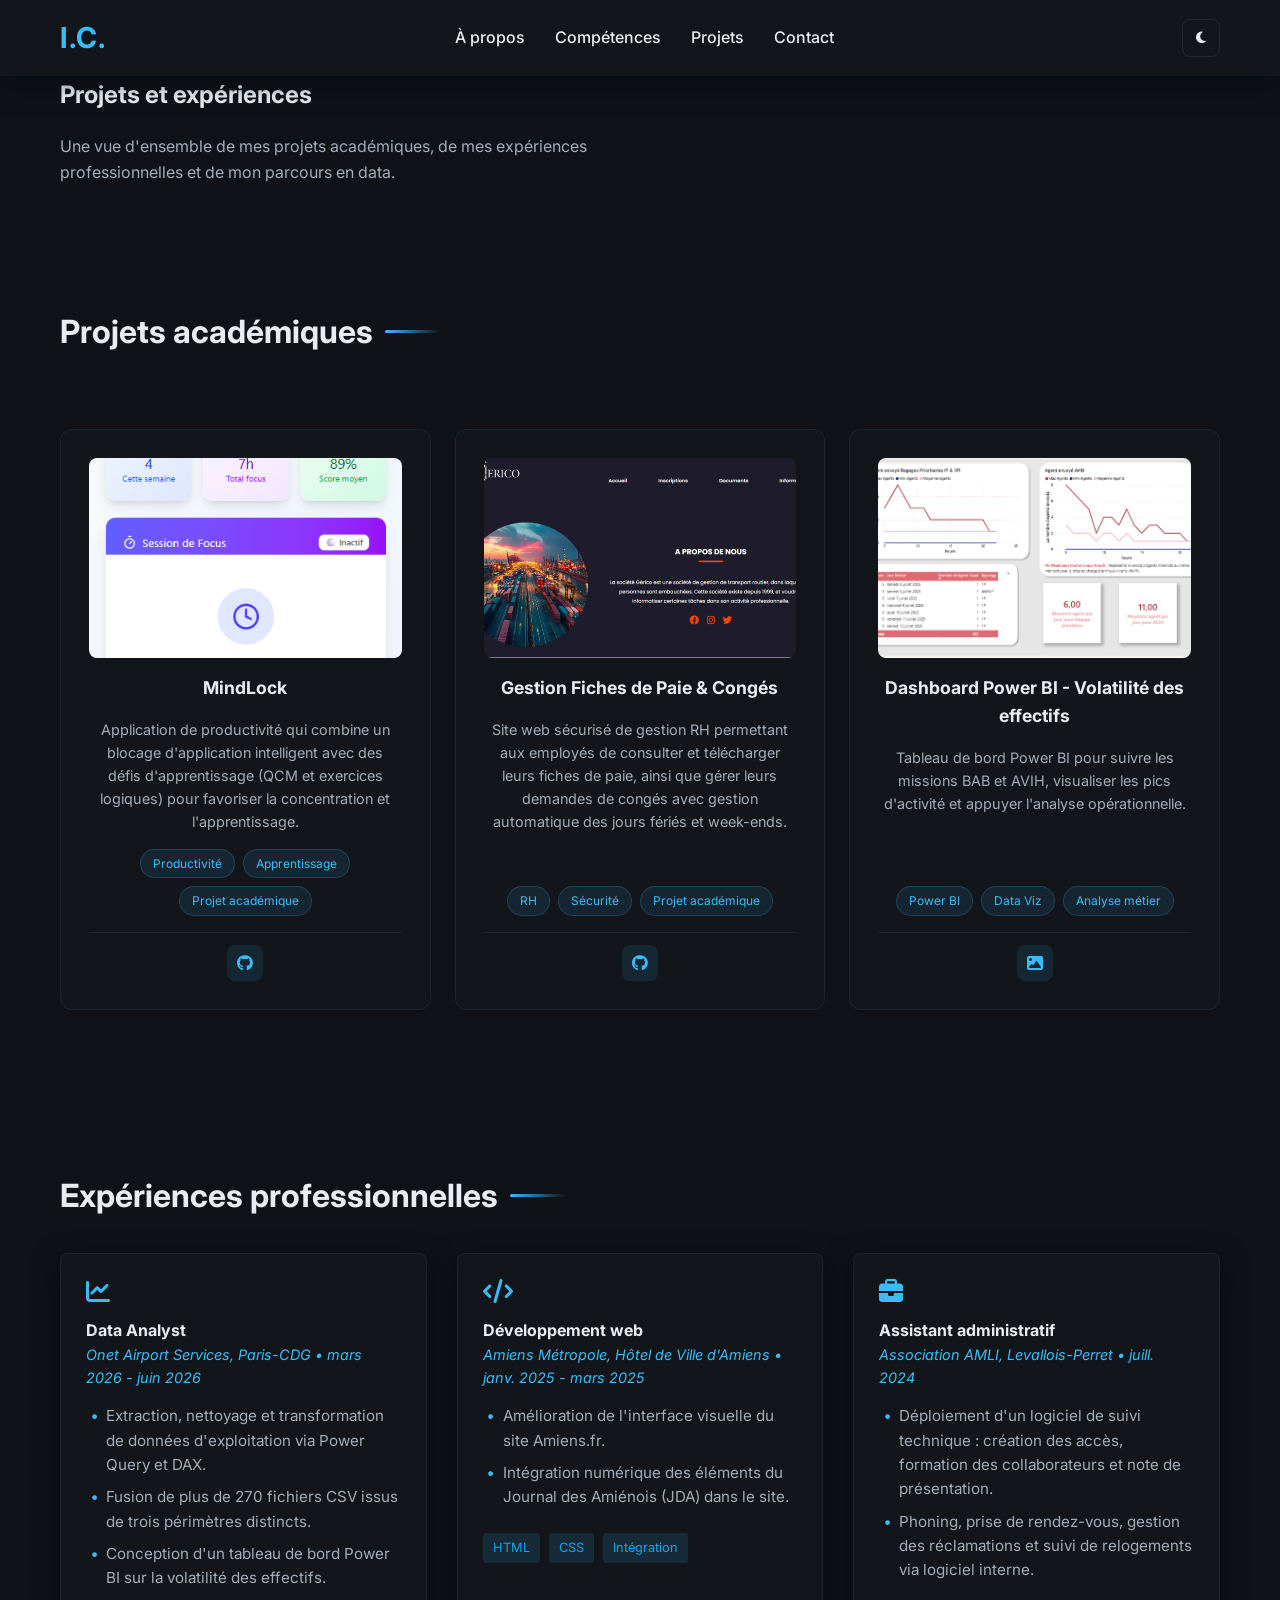
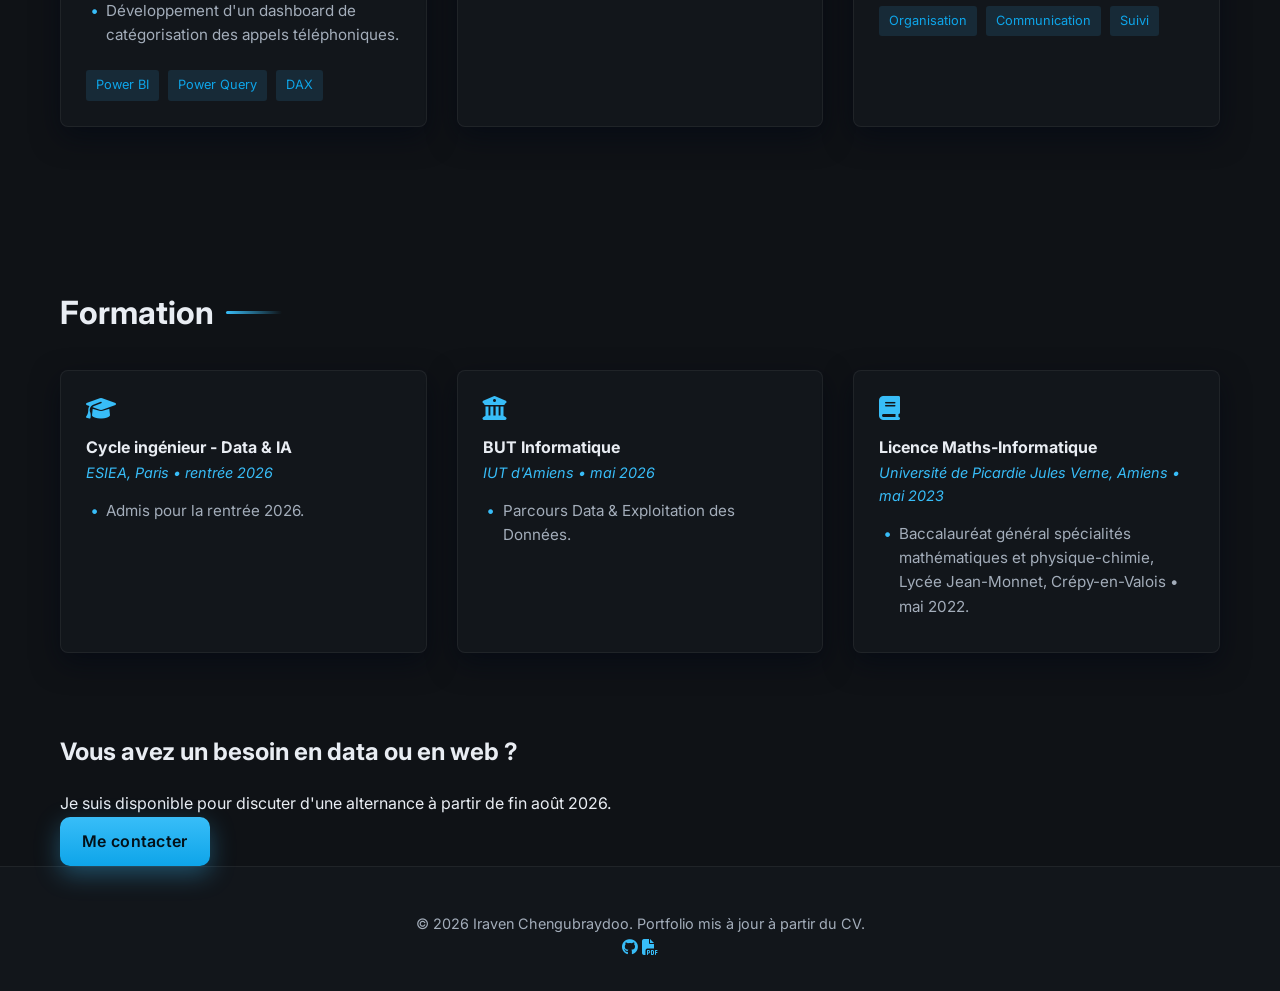
==== commit 34fa93a2: "Fix dashboard screenshot path" ====
--- a/projects.html
+++ b/projects.html
@@ -73,17 +73,17 @@
 
                 <div class="project-showcase-card">
                     <div class="project-showcase-image">
-                        <img src="images/bdd.png" alt="Dashboard Power BI sur la volatilité des effectifs BAB">
+                        <img src="images/Capture d'écran 2026-07-08 115842.png" alt="Dashboard Power BI sur la volatilité des effectifs BAB">
                     </div>
                     <h4>Dashboard Power BI - Volatilité des effectifs</h4>
-                    <p>Tableau de bord réalisé sur Power BI pour suivre la charge d'agents sur les missions BAB et AVIH, visualiser les pics d'activité et appuyer l'analyse opérationnelle.</p>
+                    <p>Tableau de bord Power BI pour suivre les missions BAB et AVIH, visualiser les pics d'activité et appuyer l'analyse opérationnelle.</p>
                     <div class="project-showcase-tags">
                         <span>Power BI</span>
                         <span>Data Viz</span>
                         <span>Analyse métier</span>
                     </div>
                     <div class="project-showcase-links">
-                        <a href="images/bdd.png" aria-label="Voir l'image du dashboard" target="_blank" rel="noopener"><i class="fas fa-image"></i></a>
+                        <a href="images/Capture d'écran 2026-07-08 115842.png" aria-label="Voir l'image du dashboard" target="_blank" rel="noopener"><i class="fas fa-image"></i></a>
                     </div>
                 </div>
             </div>
@@ -192,7 +192,7 @@
             <p>&copy; 2026 Iraven Chengubraydoo. Portfolio mis à jour à partir du CV.</p>
             <div class="footer-links">
                 <a href="https://github.com/iraven93420" aria-label="GitHub"><i class="fab fa-github"></i></a>
-                <a href="file/iraven%20(9).pdf" aria-label="Télécharger le CV"><i class="fas fa-file-pdf"></i></a>
+                <a href="file/iraven%20(9).pdf" aria-label="Télécharger le CV" download="Iraven_Chengubraydoo_CV.pdf"><i class="fas fa-file-pdf"></i></a>
             </div>
         </div>
     </footer>
